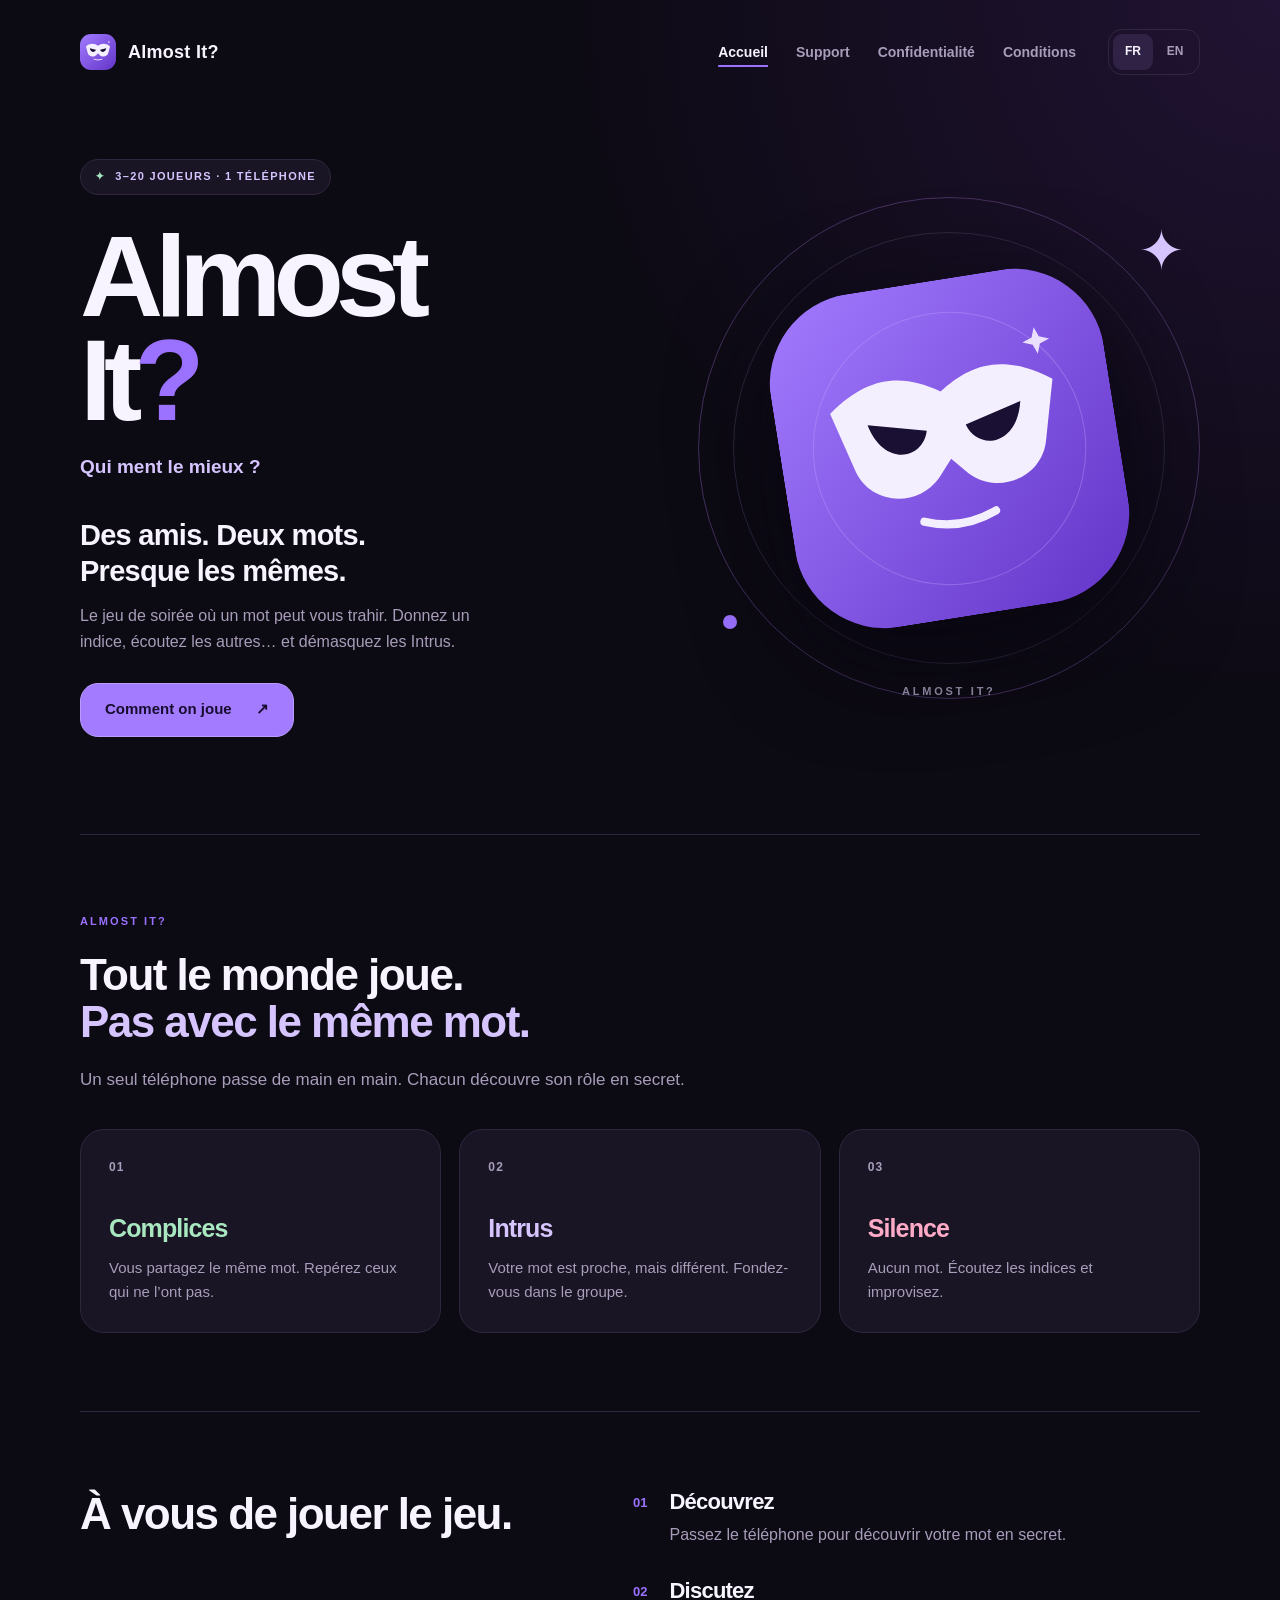
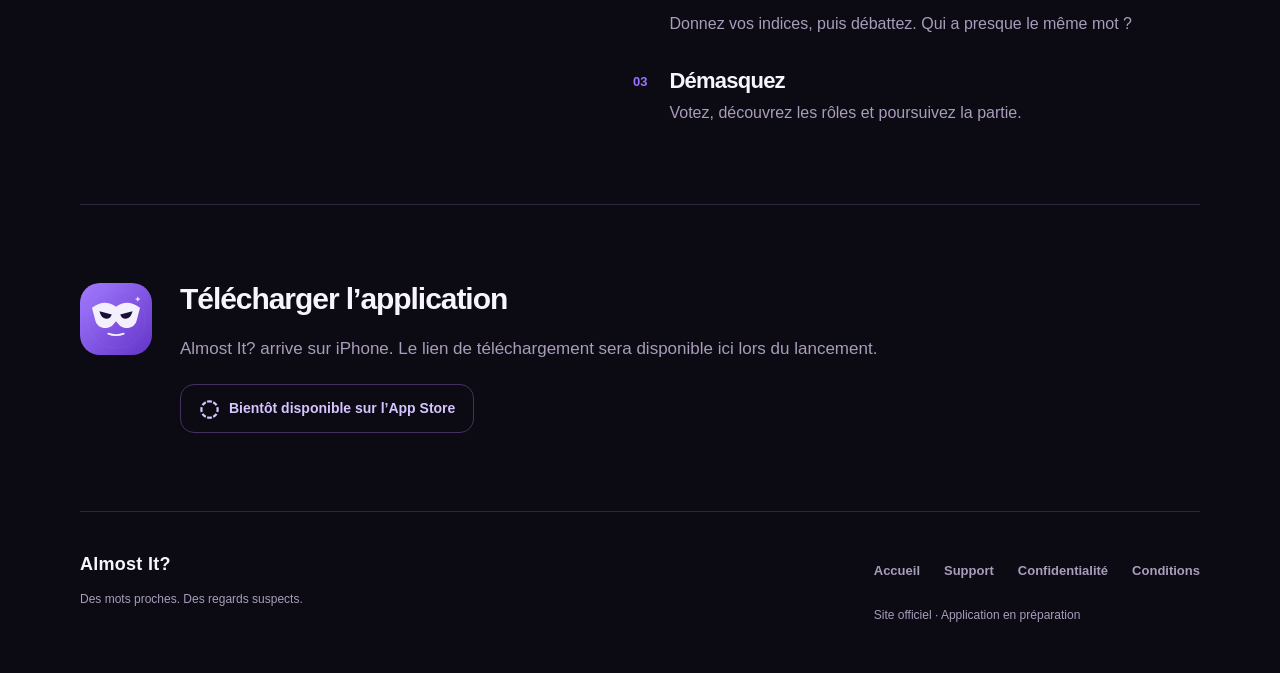
==== index.html @ f5923693 "feat: launch Almost It public site" ====
<!doctype html>
<html lang="fr"><head><meta charset="utf-8"><meta name="viewport" content="width=device-width, initial-scale=1"><meta name="theme-color" content="#0C0A13"><meta name="color-scheme" content="dark"><meta name="referrer" content="strict-origin-when-cross-origin"><title>Almost It? — Qui ment le mieux ?</title><meta name="description" content="Almost It?, le jeu de soirée pour 3 à 20 joueurs sur un seul téléphone. Des mots proches, des Complices, des Intrus et Silence. Bientôt sur iPhone."><link rel="canonical" href="https://almostit.github.io/"><link rel="alternate" hreflang="fr" href="https://almostit.github.io/"><link rel="alternate" hreflang="en" href="https://almostit.github.io/en/"><meta property="og:type" content="website"><meta property="og:site_name" content="Almost It?"><meta property="og:title" content="Almost It? — Qui ment le mieux ?"><meta property="og:description" content="Almost It?, le jeu de soirée pour 3 à 20 joueurs sur un seul téléphone. Des mots proches, des Complices, des Intrus et Silence. Bientôt sur iPhone."><meta property="og:url" content="https://almostit.github.io/"><meta property="og:locale" content="fr_FR"><meta property="og:image" content="https://almostit.github.io/assets/icon.png"><meta property="og:image:alt" content="Almost It?"><link rel="icon" type="image/svg+xml" href="/assets/icon.svg"><link rel="apple-touch-icon" href="/assets/icon.png"><link rel="stylesheet" href="/assets/site.css"><script src="/assets/config.js" defer></script><script src="/assets/site.js" defer></script></head>
<body><a class="skip" href="#main">Aller au contenu</a><header class="site-header"><a class="brand" href="/" aria-label="Almost It? — Accueil"><img src="/assets/icon.svg" width="36" height="36" alt=""><span>Almost It?</span></a><nav class="navigation" aria-label="Navigation principale"><a href="/" aria-current="page">Accueil</a><a href="/support/">Support</a><a href="/privacy/">Confidentialité</a><a href="/terms/">Conditions</a></nav><nav class="language" aria-label="Langue du site"><a href="/?lang=fr" lang="fr" hreflang="fr" data-language="fr" aria-current="true" aria-label="Français">FR</a><a href="/en/" lang="en" hreflang="en" data-language="en" aria-label="English">EN</a></nav></header><main id="main"><section class="hero" aria-labelledby="hero-title"><div class="hero-copy"><p class="pill"><span aria-hidden="true">✦</span> 3–20 JOUEURS · 1 TÉLÉPHONE</p><h1 id="hero-title">Almost<br>It<span>?</span></h1><p class="tagline">Qui ment le mieux ?</p><p class="hero-lead">Des amis. Deux mots.<br>Presque les mêmes.</p><p class="intro">Le jeu de soirée où un mot peut vous trahir. Donnez un indice, écoutez les autres… et démasquez les Intrus.</p><a class="button" href="#how">Comment on joue <span aria-hidden="true">↗</span></a></div><div class="hero-art"><div class="orbit orbit-one"></div><div class="orbit orbit-two"></div><span class="spark" aria-hidden="true">✦</span><img class="app-icon" src="/assets/icon.svg" width="320" height="320" alt="Almost It?" fetchpriority="high"><span class="orbit-dot" aria-hidden="true"></span><p class="art-caption">Almost It?</p></div></section>
<section id="how" class="section"><div class="section-heading"><p class="eyebrow">Almost It?</p><h2>Tout le monde joue.<br><span>Pas avec le même mot.</span></h2><p>Un seul téléphone passe de main en main. Chacun découvre son rôle en secret.</p></div><div class="roles"><article class="role role-0"><span class="role-number" aria-hidden="true">01</span><h3>Complices</h3><p>Vous partagez le même mot. Repérez ceux qui ne l’ont pas.</p></article><article class="role role-1"><span class="role-number" aria-hidden="true">02</span><h3>Intrus</h3><p>Votre mot est proche, mais différent. Fondez-vous dans le groupe.</p></article><article class="role role-2"><span class="role-number" aria-hidden="true">03</span><h3>Silence</h3><p>Aucun mot. Écoutez les indices et improvisez.</p></article></div></section>
<section class="section play-section"><h2>À vous de jouer le jeu.</h2><ol class="steps"><li><span aria-hidden="true">01</span><div><h3>Découvrez</h3><p>Passez le téléphone pour découvrir votre mot en secret.</p></div></li><li><span aria-hidden="true">02</span><div><h3>Discutez</h3><p>Donnez vos indices, puis débattez. Qui a presque le même mot ?</p></div></li><li><span aria-hidden="true">03</span><div><h3>Démasquez</h3><p>Votez, découvrez les rôles et poursuivez la partie.</p></div></li></ol></section>
<section id="download" class="download section"><img src="/assets/icon.svg" width="72" height="72" alt="" loading="lazy"><div><h2>Télécharger l’application</h2><p>Almost It? arrive sur iPhone. Le lien de téléchargement sera disponible ici lors du lancement.</p><p class="availability" id="app-store-status"><span aria-hidden="true">◌</span> Bientôt disponible sur l’App Store</p><div class="store-links" id="store-links" hidden></div></div></section></main><footer class="site-footer"><div><a class="brand" href="/">Almost It?</a><p>Des mots proches. Des regards suspects.</p></div><div><nav aria-label="Liens utiles"><a href="/" aria-current="page">Accueil</a><a href="/support/">Support</a><a href="/privacy/">Confidentialité</a><a href="/terms/">Conditions</a></nav><p>Site officiel · Application en préparation</p></div></footer></body></html>
---- assets/site.css ----
*{box-sizing:border-box}html{scroll-behavior:smooth;scroll-padding-top:8rem}body{margin:0;background:#0c0a13;color:#f7f3ff;font-family:-apple-system,BlinkMacSystemFont,"Segoe UI",sans-serif;line-height:1.6;-webkit-font-smoothing:antialiased}body:before{content:"";position:absolute;top:0;right:0;width:60%;height:750px;background:radial-gradient(ellipse at top right,#211333 0,transparent 67%);pointer-events:none;z-index:-1}a{color:#d6c4ff;text-decoration-thickness:1px;text-underline-offset:.25em}a:hover{color:#fff}button,a,summary{-webkit-tap-highlight-color:transparent}a:focus-visible,summary:focus-visible{outline:3px solid #a8e7c0;outline-offset:5px;border-radius:5px}img{display:block;max-width:100%;height:auto}[hidden]{display:none!important}.skip{position:fixed;top:12px;left:12px;background:#f7f3ff;color:#0c0a13;padding:12px 20px;z-index:20;transform:translateY(-160%)}.skip:focus{transform:translateY(0)}.site-header,.site-footer,main{width:min(1120px,calc(100% - 64px));margin-inline:auto}.site-header{min-height:104px;display:flex;align-items:center;gap:32px;position:relative;z-index:2}.brand{display:inline-flex;align-items:center;gap:12px;color:#f7f3ff;text-decoration:none;font-size:18px;font-weight:900;letter-spacing:.015em;white-space:nowrap}.brand img{border-radius:11px}.navigation{display:flex;align-items:center;gap:28px;margin-left:auto}.navigation a,.site-footer nav a{font-size:14px;font-weight:600;color:#a89dba;text-decoration:none;min-height:44px;display:inline-flex;align-items:center}.navigation a:hover,.navigation a[aria-current="page"]{color:#f7f3ff}.navigation a[aria-current="page"]{text-decoration:underline;text-decoration-color:#9b71ff;text-decoration-thickness:2px;text-underline-offset:8px}.language{display:flex;border:1px solid #30273f;padding:4px;border-radius:14px;gap:2px}.language a{min-height:36px;min-width:40px;display:grid;place-items:center;border-radius:9px;text-decoration:none;font-size:12px;font-weight:800;color:#a89dba}.language a[aria-current="true"]{background:#302244;color:#f7f3ff}.hero{min-height:730px;display:grid;grid-template-columns:1.15fr 1fr;align-items:center;gap:40px;padding:46px 0 88px}.pill{display:inline-flex;align-items:center;gap:10px;color:#d6c4ff;font-size:11px;font-weight:750;letter-spacing:.12em;border:1px solid #30273f;background:#191524;padding:8px 14px;border-radius:30px;margin:0 0 30px}.pill span{color:#a8e7c0}h1,h2,h3,p{margin-top:0}h1,h2,h3{line-height:1.08;letter-spacing:-.035em}h1{font-size:clamp(68px,9vw,124px);font-weight:900;line-height:.9;margin-bottom:20px;letter-spacing:-.07em}.hero h1 span{color:#9b71ff}.tagline{color:#d6c4ff;font-weight:700;font-size:19px;margin-bottom:34px}.hero-lead{font-weight:750;font-size:clamp(23px,2.5vw,29px);letter-spacing:-.025em;line-height:1.25;margin-bottom:14px}.intro{max-width:420px;color:#a89dba;font-size:16px;margin-bottom:28px}.button{display:inline-flex;align-items:center;justify-content:center;gap:24px;min-height:54px;padding:14px 24px;border-radius:18px;background:#a27bff;border:1px solid #ba9cff;color:#180d2e;font-size:15px;line-height:1.5;font-weight:800;text-decoration:none}.button:hover{background:#b598ff;color:#180d2e}.hero-art{position:relative;display:flex;align-items:center;justify-content:center;min-height:490px}.app-icon{width:67%;border-radius:27%;transform:rotate(-9deg);box-shadow:0 30px 100px #090611;position:relative;z-index:1}.orbit{position:absolute;border:1px solid #45315f;border-radius:50%;width:100%;aspect-ratio:1}.orbit-two{width:86%;border-color:#30273f}.spark{position:absolute;top:4%;right:3%;z-index:2;color:#d6c4ff;font-size:56px;line-height:1}.orbit-dot{position:absolute;bottom:13%;left:5%;width:14px;height:14px;border-radius:50%;background:#9b71ff}.art-caption{position:absolute;bottom:-8px;margin:0;text-transform:uppercase;letter-spacing:.25em;font-size:11px;color:#a89dba;font-weight:700}.section{padding:78px 0;border-top:1px solid #30273f}.section-heading{max-width:650px;margin-bottom:36px}.eyebrow{font-size:11px;font-weight:800;letter-spacing:.19em;text-transform:uppercase;color:#9b71ff;margin-bottom:20px}h2{font-size:clamp(30px,4vw,44px);font-weight:800;margin-bottom:20px}h2 span{color:#d6c4ff}.section-heading>p:last-child,.download p{color:#a89dba;font-size:17px}.roles{display:grid;grid-template-columns:repeat(3,1fr);gap:18px}.role{background:#191524;border:1px solid #30273f;border-radius:24px;padding:28px;min-width:0}.role-number{display:block;color:#a89dba;font-size:12px;font-weight:700;letter-spacing:.1em;margin-bottom:38px}.role h3{font-size:25px;color:#a8e7c0;margin-bottom:14px}.role-1 h3{color:#d6c4ff}.role-2 h3{color:#ffabc8}.role p{color:#a89dba;font-size:15px;margin:0}.play-section{display:grid;grid-template-columns:1fr 1.15fr;gap:60px}.steps{padding:0;margin:0;list-style:none;display:grid;gap:32px}.steps li{display:flex;gap:22px;align-items:flex-start}.steps li>span{color:#9b71ff;font-size:13px;font-weight:800;padding-top:3px}.steps h3{font-size:22px;margin-bottom:8px}.steps p{color:#a89dba;margin-bottom:0}.download{display:flex;gap:28px;align-items:flex-start}.download>img{border-radius:20px;flex-shrink:0}.download h2{font-size:30px}.download .availability{display:inline-flex;gap:10px;align-items:center;border:1px solid #45315f;border-radius:14px;padding:12px 18px;font-size:14px;font-weight:650;color:#d6c4ff;margin:4px 0 0}.availability span{font-size:23px;line-height:1}.store-links{display:flex;gap:20px;flex-wrap:wrap;margin-top:20px}.store-links img{height:48px;width:auto}.site-footer{padding:38px 0 48px;border-top:1px solid #30273f;display:flex;justify-content:space-between;align-items:flex-start;gap:32px}.site-footer p{font-size:12px;color:#a89dba;margin:12px 0 0}.site-footer nav{display:flex;gap:24px;flex-wrap:wrap}.site-footer nav a{font-size:13px}.page-heading{max-width:850px;padding:80px 0 42px}.page-heading h1{font-size:clamp(42px,6vw,70px);line-height:1.05;letter-spacing:-.055em;overflow-wrap:anywhere;margin-bottom:24px}.page-heading>p:last-child{max-width:640px;font-size:20px;line-height:1.55;color:#d6c4ff}.reading{max-width:760px;margin:0 0 90px}.reading h2{font-size:25px;line-height:1.25}.panel{padding:36px;border:1px solid #30273f;background:#191524;border-radius:24px}.legal p{color:#a89dba;font-size:17px;line-height:1.75}.legal h2{margin-top:36px;color:#f7f3ff}.text-link{display:inline-flex;gap:20px;min-height:44px;align-items:center;font-weight:700}.faq{border-top:1px solid #30273f;margin:26px 0 48px}.faq details{border-bottom:1px solid #30273f;padding:0}.faq summary{cursor:pointer;font-weight:650;font-size:17px;padding:22px 8px;line-height:1.5}.faq details p{padding:0 8px 24px;margin:0;max-width:650px;color:#a89dba}.contact p{color:#a89dba}.status{display:inline-block;font-size:13px;font-weight:650;color:#d6c4ff;background:#302244;border:1px solid #45315f;border-radius:10px;padding:8px 12px}.error-page{min-height:65vh}.error-page .button{margin-top:16px}@media(max-width:850px){.site-header,.site-footer,main{width:calc(100% - 40px)}.site-header{gap:18px;flex-wrap:wrap;padding:18px 0 14px}.language{margin-left:auto}.navigation{order:3;flex-basis:100%;margin:0;justify-content:space-between;gap:12px}.hero{gap:20px;min-height:650px}.hero-art{min-height:330px}.spark{font-size:40px}.art-caption{bottom:-20px}.roles{gap:12px}.role{padding:22px}.play-section{gap:28px}.site-footer{flex-direction:column;gap:20px}.site-footer p{margin-top:6px}}@media(max-width:600px){html{scroll-padding-top:24px}.hero{display:flex;flex-direction:column;padding:32px 0 64px;gap:36px;align-items:stretch}.hero h1{font-size:88px}.hero-copy{max-width:460px}.hero-art{width:270px;max-width:90%;min-height:285px;align-self:center;margin:5px 0 12px}.art-caption{bottom:-18px}.spark{top:3%;right:0}.pill{margin-bottom:26px;font-size:10px}.hero-lead{font-size:25px}.tagline{margin-bottom:26px}.intro{font-size:16px}.section{padding:52px 0}.roles{grid-template-columns:1fr;gap:14px}.role{padding:24px}.role-number{margin-bottom:20px}.role h3{font-size:24px}.play-section{grid-template-columns:1fr;gap:18px}.download{gap:18px}.download>img{width:50px;border-radius:14px}.download h2{font-size:25px}.download p{font-size:15px}.download .availability{font-size:13px;padding:11px 13px}.site-footer nav{gap:18px}.page-heading{padding:48px 0 26px}.page-heading>p:last-child{font-size:18px}.panel{padding:24px}.reading{margin-bottom:60px}.navigation a{font-size:12px}.brand{font-size:17px}.faq summary{font-size:16px}}@media(prefers-reduced-motion:reduce){html{scroll-behavior:auto}*{animation:none!important;transition:none!important}}
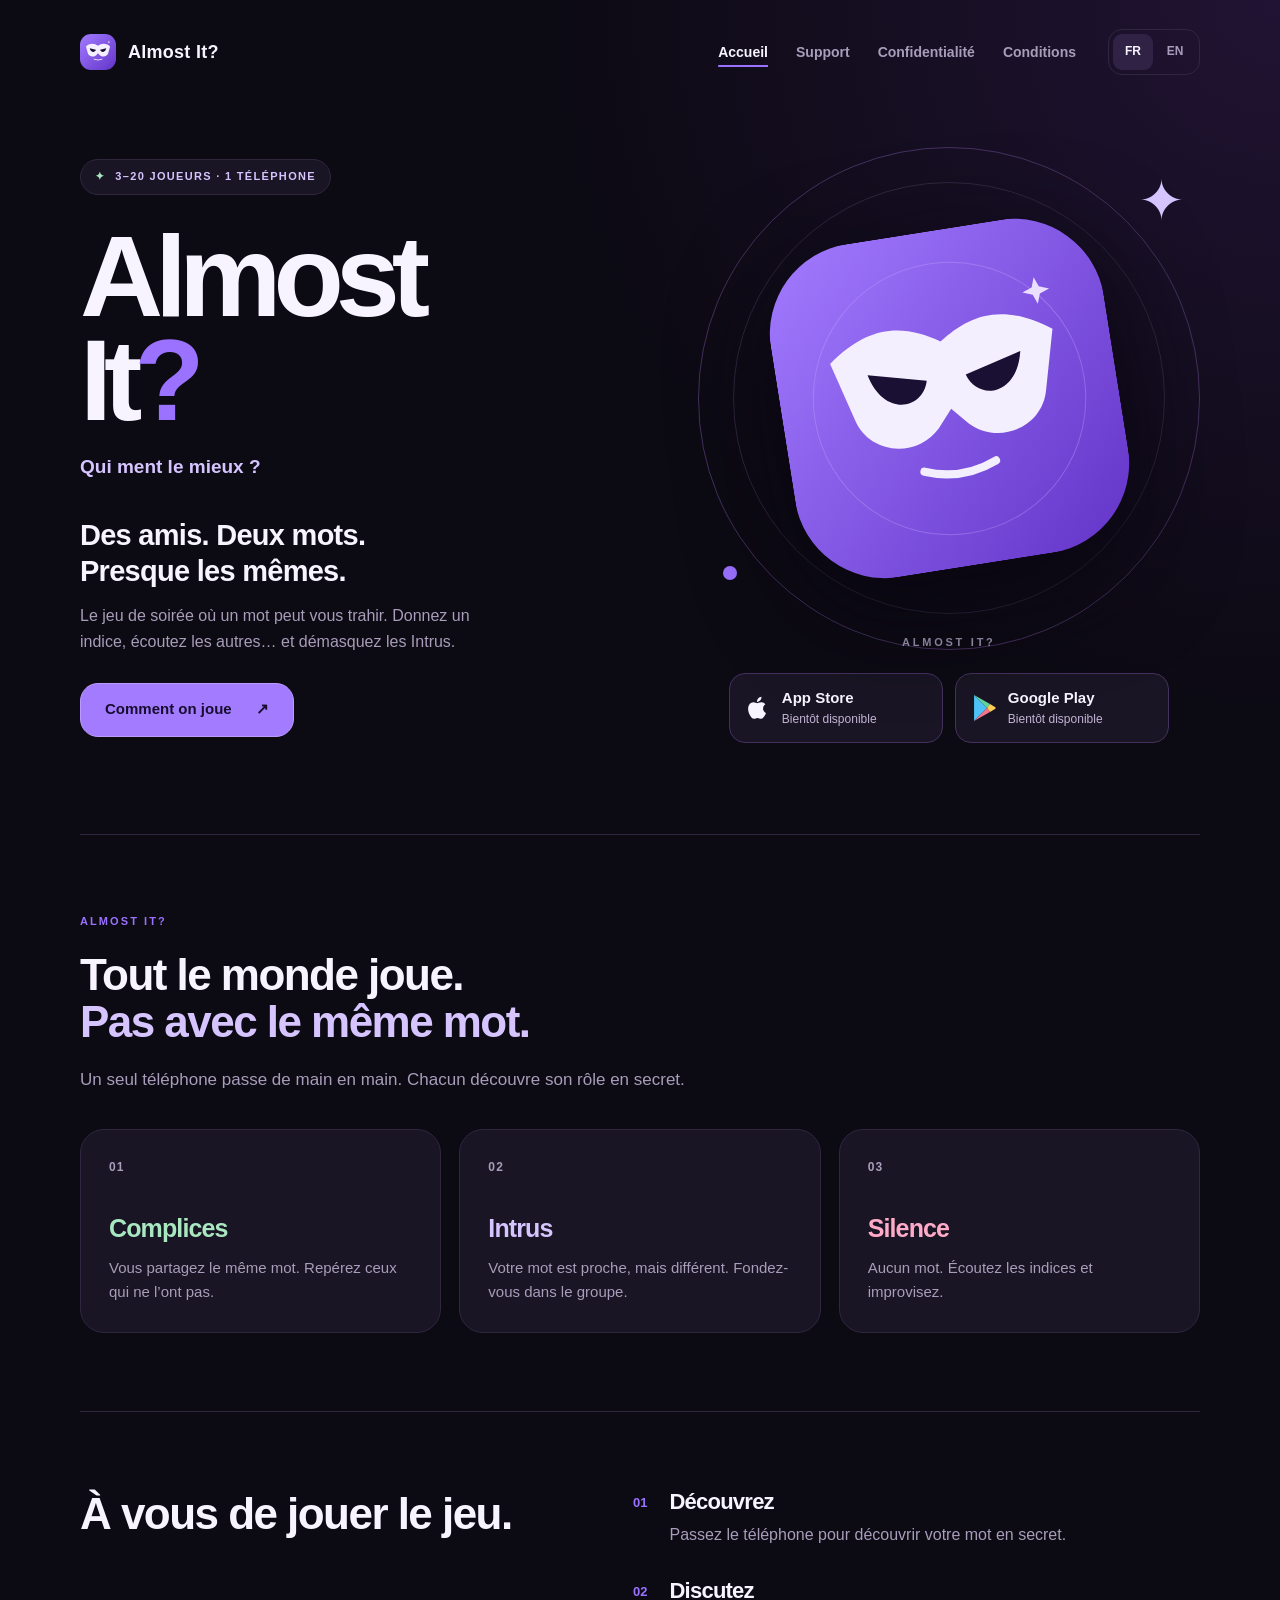
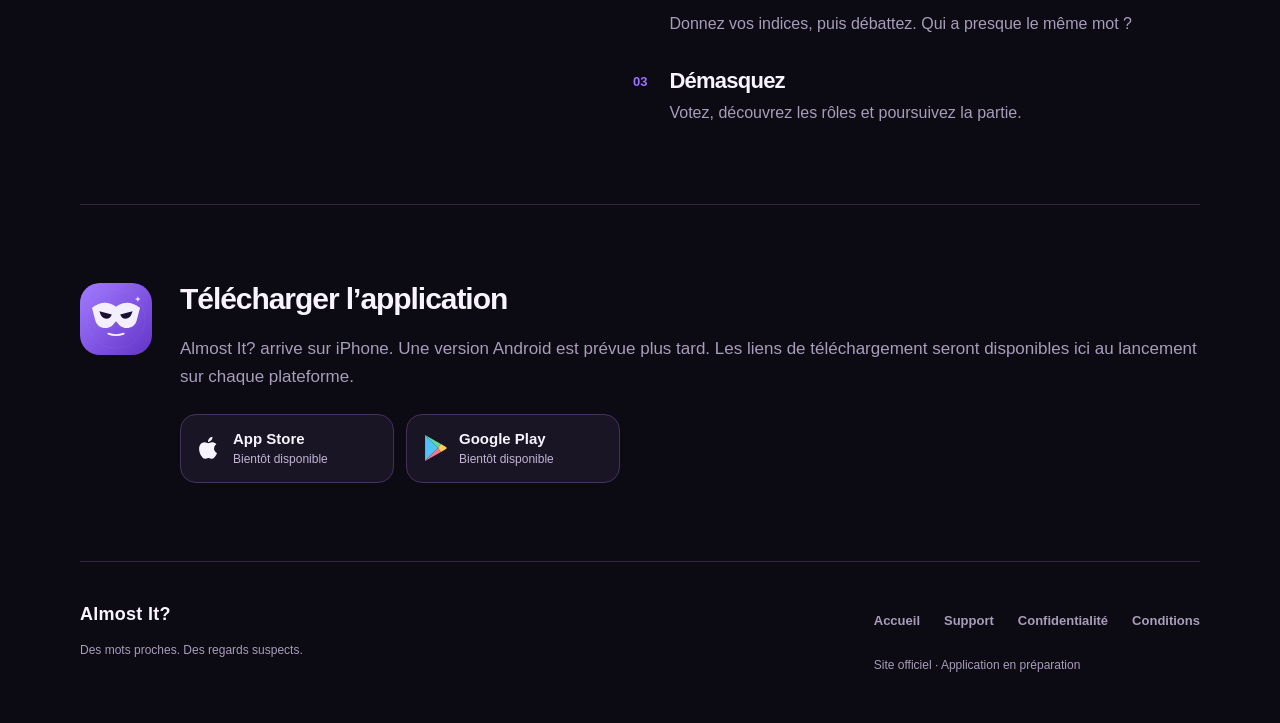
==== commit c637ecee: "feat: add dual store availability cards" ====
--- a/index.html
+++ b/index.html
@@ -1,6 +1,6 @@
 <!doctype html>
 <html lang="fr"><head><meta charset="utf-8"><meta name="viewport" content="width=device-width, initial-scale=1"><meta name="theme-color" content="#0C0A13"><meta name="color-scheme" content="dark"><meta name="referrer" content="strict-origin-when-cross-origin"><title>Almost It? — Qui ment le mieux ?</title><meta name="description" content="Almost It?, le jeu de soirée pour 3 à 20 joueurs sur un seul téléphone. Des mots proches, des Complices, des Intrus et Silence. Bientôt sur iPhone."><link rel="canonical" href="https://almostit.github.io/"><link rel="alternate" hreflang="fr" href="https://almostit.github.io/"><link rel="alternate" hreflang="en" href="https://almostit.github.io/en/"><meta property="og:type" content="website"><meta property="og:site_name" content="Almost It?"><meta property="og:title" content="Almost It? — Qui ment le mieux ?"><meta property="og:description" content="Almost It?, le jeu de soirée pour 3 à 20 joueurs sur un seul téléphone. Des mots proches, des Complices, des Intrus et Silence. Bientôt sur iPhone."><meta property="og:url" content="https://almostit.github.io/"><meta property="og:locale" content="fr_FR"><meta property="og:image" content="https://almostit.github.io/assets/icon.png"><meta property="og:image:alt" content="Almost It?"><link rel="icon" type="image/svg+xml" href="/assets/icon.svg"><link rel="apple-touch-icon" href="/assets/icon.png"><link rel="stylesheet" href="/assets/site.css"><script src="/assets/config.js" defer></script><script src="/assets/site.js" defer></script></head>
-<body><a class="skip" href="#main">Aller au contenu</a><header class="site-header"><a class="brand" href="/" aria-label="Almost It? — Accueil"><img src="/assets/icon.svg" width="36" height="36" alt=""><span>Almost It?</span></a><nav class="navigation" aria-label="Navigation principale"><a href="/" aria-current="page">Accueil</a><a href="/support/">Support</a><a href="/privacy/">Confidentialité</a><a href="/terms/">Conditions</a></nav><nav class="language" aria-label="Langue du site"><a href="/?lang=fr" lang="fr" hreflang="fr" data-language="fr" aria-current="true" aria-label="Français">FR</a><a href="/en/" lang="en" hreflang="en" data-language="en" aria-label="English">EN</a></nav></header><main id="main"><section class="hero" aria-labelledby="hero-title"><div class="hero-copy"><p class="pill"><span aria-hidden="true">✦</span> 3–20 JOUEURS · 1 TÉLÉPHONE</p><h1 id="hero-title">Almost<br>It<span>?</span></h1><p class="tagline">Qui ment le mieux ?</p><p class="hero-lead">Des amis. Deux mots.<br>Presque les mêmes.</p><p class="intro">Le jeu de soirée où un mot peut vous trahir. Donnez un indice, écoutez les autres… et démasquez les Intrus.</p><a class="button" href="#how">Comment on joue <span aria-hidden="true">↗</span></a></div><div class="hero-art"><div class="orbit orbit-one"></div><div class="orbit orbit-two"></div><span class="spark" aria-hidden="true">✦</span><img class="app-icon" src="/assets/icon.svg" width="320" height="320" alt="Almost It?" fetchpriority="high"><span class="orbit-dot" aria-hidden="true"></span><p class="art-caption">Almost It?</p></div></section>
+<body><a class="skip" href="#main">Aller au contenu</a><header class="site-header"><a class="brand" href="/" aria-label="Almost It? — Accueil"><img src="/assets/icon.svg" width="36" height="36" alt=""><span>Almost It?</span></a><nav class="navigation" aria-label="Navigation principale"><a href="/" aria-current="page">Accueil</a><a href="/support/">Support</a><a href="/privacy/">Confidentialité</a><a href="/terms/">Conditions</a></nav><nav class="language" aria-label="Langue du site"><a href="/?lang=fr" lang="fr" hreflang="fr" data-language="fr" aria-current="true" aria-label="Français">FR</a><a href="/en/" lang="en" hreflang="en" data-language="en" aria-label="English">EN</a></nav></header><main id="main"><section class="hero" aria-labelledby="hero-title"><div class="hero-copy"><p class="pill"><span aria-hidden="true">✦</span> 3–20 JOUEURS · 1 TÉLÉPHONE</p><h1 id="hero-title">Almost<br>It<span>?</span></h1><p class="tagline">Qui ment le mieux ?</p><p class="hero-lead">Des amis. Deux mots.<br>Presque les mêmes.</p><p class="intro">Le jeu de soirée où un mot peut vous trahir. Donnez un indice, écoutez les autres… et démasquez les Intrus.</p><a class="button" href="#how">Comment on joue <span aria-hidden="true">↗</span></a></div><div class="hero-visual"><div class="hero-art"><div class="orbit orbit-one"></div><div class="orbit orbit-two"></div><span class="spark" aria-hidden="true">✦</span><img class="app-icon" src="/assets/icon.svg" width="320" height="320" alt="Almost It?" fetchpriority="high"><span class="orbit-dot" aria-hidden="true"></span><p class="art-caption">Almost It?</p></div><div class="store-links" data-store-links role="group" aria-label="Disponibilité de l’application"><div class="store-card" data-store="appStore"><img src="/assets/app-store.svg" width="24" height="28" alt="" aria-hidden="true"><span class="store-copy"><span class="store-name">App Store</span><span class="store-status">Bientôt disponible</span></span></div><div class="store-card" data-store="googlePlay"><img src="/assets/google-play.svg" width="24" height="28" alt="" aria-hidden="true"><span class="store-copy"><span class="store-name">Google Play</span><span class="store-status">Bientôt disponible</span></span></div></div></div></section>
 <section id="how" class="section"><div class="section-heading"><p class="eyebrow">Almost It?</p><h2>Tout le monde joue.<br><span>Pas avec le même mot.</span></h2><p>Un seul téléphone passe de main en main. Chacun découvre son rôle en secret.</p></div><div class="roles"><article class="role role-0"><span class="role-number" aria-hidden="true">01</span><h3>Complices</h3><p>Vous partagez le même mot. Repérez ceux qui ne l’ont pas.</p></article><article class="role role-1"><span class="role-number" aria-hidden="true">02</span><h3>Intrus</h3><p>Votre mot est proche, mais différent. Fondez-vous dans le groupe.</p></article><article class="role role-2"><span class="role-number" aria-hidden="true">03</span><h3>Silence</h3><p>Aucun mot. Écoutez les indices et improvisez.</p></article></div></section>
 <section class="section play-section"><h2>À vous de jouer le jeu.</h2><ol class="steps"><li><span aria-hidden="true">01</span><div><h3>Découvrez</h3><p>Passez le téléphone pour découvrir votre mot en secret.</p></div></li><li><span aria-hidden="true">02</span><div><h3>Discutez</h3><p>Donnez vos indices, puis débattez. Qui a presque le même mot ?</p></div></li><li><span aria-hidden="true">03</span><div><h3>Démasquez</h3><p>Votez, découvrez les rôles et poursuivez la partie.</p></div></li></ol></section>
-<section id="download" class="download section"><img src="/assets/icon.svg" width="72" height="72" alt="" loading="lazy"><div><h2>Télécharger l’application</h2><p>Almost It? arrive sur iPhone. Le lien de téléchargement sera disponible ici lors du lancement.</p><p class="availability" id="app-store-status"><span aria-hidden="true">◌</span> Bientôt disponible sur l’App Store</p><div class="store-links" id="store-links" hidden></div></div></section></main><footer class="site-footer"><div><a class="brand" href="/">Almost It?</a><p>Des mots proches. Des regards suspects.</p></div><div><nav aria-label="Liens utiles"><a href="/" aria-current="page">Accueil</a><a href="/support/">Support</a><a href="/privacy/">Confidentialité</a><a href="/terms/">Conditions</a></nav><p>Site officiel · Application en préparation</p></div></footer></body></html>
+<section id="download" class="download section"><img src="/assets/icon.svg" width="72" height="72" alt="" loading="lazy"><div><h2>Télécharger l’application</h2><p>Almost It? arrive sur iPhone. Une version Android est prévue plus tard. Les liens de téléchargement seront disponibles ici au lancement sur chaque plateforme.</p><div class="store-links" data-store-links role="group" aria-label="Disponibilité de l’application"><div class="store-card" data-store="appStore"><img src="/assets/app-store.svg" width="24" height="28" alt="" aria-hidden="true"><span class="store-copy"><span class="store-name">App Store</span><span class="store-status">Bientôt disponible</span></span></div><div class="store-card" data-store="googlePlay"><img src="/assets/google-play.svg" width="24" height="28" alt="" aria-hidden="true"><span class="store-copy"><span class="store-name">Google Play</span><span class="store-status">Bientôt disponible</span></span></div></div></div></section></main><footer class="site-footer"><div><a class="brand" href="/">Almost It?</a><p>Des mots proches. Des regards suspects.</p></div><div><nav aria-label="Liens utiles"><a href="/" aria-current="page">Accueil</a><a href="/support/">Support</a><a href="/privacy/">Confidentialité</a><a href="/terms/">Conditions</a></nav><p>Site officiel · Application en préparation</p></div></footer></body></html>
--- a/assets/site.css
+++ b/assets/site.css
@@ -1 +1,5 @@
-*{box-sizing:border-box}html{scroll-behavior:smooth;scroll-padding-top:8rem}body{margin:0;background:#0c0a13;color:#f7f3ff;font-family:-apple-system,BlinkMacSystemFont,"Segoe UI",sans-serif;line-height:1.6;-webkit-font-smoothing:antialiased}body:before{content:"";position:absolute;top:0;right:0;width:60%;height:750px;background:radial-gradient(ellipse at top right,#211333 0,transparent 67%);pointer-events:none;z-index:-1}a{color:#d6c4ff;text-decoration-thickness:1px;text-underline-offset:.25em}a:hover{color:#fff}button,a,summary{-webkit-tap-highlight-color:transparent}a:focus-visible,summary:focus-visible{outline:3px solid #a8e7c0;outline-offset:5px;border-radius:5px}img{display:block;max-width:100%;height:auto}[hidden]{display:none!important}.skip{position:fixed;top:12px;left:12px;background:#f7f3ff;color:#0c0a13;padding:12px 20px;z-index:20;transform:translateY(-160%)}.skip:focus{transform:translateY(0)}.site-header,.site-footer,main{width:min(1120px,calc(100% - 64px));margin-inline:auto}.site-header{min-height:104px;display:flex;align-items:center;gap:32px;position:relative;z-index:2}.brand{display:inline-flex;align-items:center;gap:12px;color:#f7f3ff;text-decoration:none;font-size:18px;font-weight:900;letter-spacing:.015em;white-space:nowrap}.brand img{border-radius:11px}.navigation{display:flex;align-items:center;gap:28px;margin-left:auto}.navigation a,.site-footer nav a{font-size:14px;font-weight:600;color:#a89dba;text-decoration:none;min-height:44px;display:inline-flex;align-items:center}.navigation a:hover,.navigation a[aria-current="page"]{color:#f7f3ff}.navigation a[aria-current="page"]{text-decoration:underline;text-decoration-color:#9b71ff;text-decoration-thickness:2px;text-underline-offset:8px}.language{display:flex;border:1px solid #30273f;padding:4px;border-radius:14px;gap:2px}.language a{min-height:36px;min-width:40px;display:grid;place-items:center;border-radius:9px;text-decoration:none;font-size:12px;font-weight:800;color:#a89dba}.language a[aria-current="true"]{background:#302244;color:#f7f3ff}.hero{min-height:730px;display:grid;grid-template-columns:1.15fr 1fr;align-items:center;gap:40px;padding:46px 0 88px}.pill{display:inline-flex;align-items:center;gap:10px;color:#d6c4ff;font-size:11px;font-weight:750;letter-spacing:.12em;border:1px solid #30273f;background:#191524;padding:8px 14px;border-radius:30px;margin:0 0 30px}.pill span{color:#a8e7c0}h1,h2,h3,p{margin-top:0}h1,h2,h3{line-height:1.08;letter-spacing:-.035em}h1{font-size:clamp(68px,9vw,124px);font-weight:900;line-height:.9;margin-bottom:20px;letter-spacing:-.07em}.hero h1 span{color:#9b71ff}.tagline{color:#d6c4ff;font-weight:700;font-size:19px;margin-bottom:34px}.hero-lead{font-weight:750;font-size:clamp(23px,2.5vw,29px);letter-spacing:-.025em;line-height:1.25;margin-bottom:14px}.intro{max-width:420px;color:#a89dba;font-size:16px;margin-bottom:28px}.button{display:inline-flex;align-items:center;justify-content:center;gap:24px;min-height:54px;padding:14px 24px;border-radius:18px;background:#a27bff;border:1px solid #ba9cff;color:#180d2e;font-size:15px;line-height:1.5;font-weight:800;text-decoration:none}.button:hover{background:#b598ff;color:#180d2e}.hero-art{position:relative;display:flex;align-items:center;justify-content:center;min-height:490px}.app-icon{width:67%;border-radius:27%;transform:rotate(-9deg);box-shadow:0 30px 100px #090611;position:relative;z-index:1}.orbit{position:absolute;border:1px solid #45315f;border-radius:50%;width:100%;aspect-ratio:1}.orbit-two{width:86%;border-color:#30273f}.spark{position:absolute;top:4%;right:3%;z-index:2;color:#d6c4ff;font-size:56px;line-height:1}.orbit-dot{position:absolute;bottom:13%;left:5%;width:14px;height:14px;border-radius:50%;background:#9b71ff}.art-caption{position:absolute;bottom:-8px;margin:0;text-transform:uppercase;letter-spacing:.25em;font-size:11px;color:#a89dba;font-weight:700}.section{padding:78px 0;border-top:1px solid #30273f}.section-heading{max-width:650px;margin-bottom:36px}.eyebrow{font-size:11px;font-weight:800;letter-spacing:.19em;text-transform:uppercase;color:#9b71ff;margin-bottom:20px}h2{font-size:clamp(30px,4vw,44px);font-weight:800;margin-bottom:20px}h2 span{color:#d6c4ff}.section-heading>p:last-child,.download p{color:#a89dba;font-size:17px}.roles{display:grid;grid-template-columns:repeat(3,1fr);gap:18px}.role{background:#191524;border:1px solid #30273f;border-radius:24px;padding:28px;min-width:0}.role-number{display:block;color:#a89dba;font-size:12px;font-weight:700;letter-spacing:.1em;margin-bottom:38px}.role h3{font-size:25px;color:#a8e7c0;margin-bottom:14px}.role-1 h3{color:#d6c4ff}.role-2 h3{color:#ffabc8}.role p{color:#a89dba;font-size:15px;margin:0}.play-section{display:grid;grid-template-columns:1fr 1.15fr;gap:60px}.steps{padding:0;margin:0;list-style:none;display:grid;gap:32px}.steps li{display:flex;gap:22px;align-items:flex-start}.steps li>span{color:#9b71ff;font-size:13px;font-weight:800;padding-top:3px}.steps h3{font-size:22px;margin-bottom:8px}.steps p{color:#a89dba;margin-bottom:0}.download{display:flex;gap:28px;align-items:flex-start}.download>img{border-radius:20px;flex-shrink:0}.download h2{font-size:30px}.download .availability{display:inline-flex;gap:10px;align-items:center;border:1px solid #45315f;border-radius:14px;padding:12px 18px;font-size:14px;font-weight:650;color:#d6c4ff;margin:4px 0 0}.availability span{font-size:23px;line-height:1}.store-links{display:flex;gap:20px;flex-wrap:wrap;margin-top:20px}.store-links img{height:48px;width:auto}.site-footer{padding:38px 0 48px;border-top:1px solid #30273f;display:flex;justify-content:space-between;align-items:flex-start;gap:32px}.site-footer p{font-size:12px;color:#a89dba;margin:12px 0 0}.site-footer nav{display:flex;gap:24px;flex-wrap:wrap}.site-footer nav a{font-size:13px}.page-heading{max-width:850px;padding:80px 0 42px}.page-heading h1{font-size:clamp(42px,6vw,70px);line-height:1.05;letter-spacing:-.055em;overflow-wrap:anywhere;margin-bottom:24px}.page-heading>p:last-child{max-width:640px;font-size:20px;line-height:1.55;color:#d6c4ff}.reading{max-width:760px;margin:0 0 90px}.reading h2{font-size:25px;line-height:1.25}.panel{padding:36px;border:1px solid #30273f;background:#191524;border-radius:24px}.legal p{color:#a89dba;font-size:17px;line-height:1.75}.legal h2{margin-top:36px;color:#f7f3ff}.text-link{display:inline-flex;gap:20px;min-height:44px;align-items:center;font-weight:700}.faq{border-top:1px solid #30273f;margin:26px 0 48px}.faq details{border-bottom:1px solid #30273f;padding:0}.faq summary{cursor:pointer;font-weight:650;font-size:17px;padding:22px 8px;line-height:1.5}.faq details p{padding:0 8px 24px;margin:0;max-width:650px;color:#a89dba}.contact p{color:#a89dba}.status{display:inline-block;font-size:13px;font-weight:650;color:#d6c4ff;background:#302244;border:1px solid #45315f;border-radius:10px;padding:8px 12px}.error-page{min-height:65vh}.error-page .button{margin-top:16px}@media(max-width:850px){.site-header,.site-footer,main{width:calc(100% - 40px)}.site-header{gap:18px;flex-wrap:wrap;padding:18px 0 14px}.language{margin-left:auto}.navigation{order:3;flex-basis:100%;margin:0;justify-content:space-between;gap:12px}.hero{gap:20px;min-height:650px}.hero-art{min-height:330px}.spark{font-size:40px}.art-caption{bottom:-20px}.roles{gap:12px}.role{padding:22px}.play-section{gap:28px}.site-footer{flex-direction:column;gap:20px}.site-footer p{margin-top:6px}}@media(max-width:600px){html{scroll-padding-top:24px}.hero{display:flex;flex-direction:column;padding:32px 0 64px;gap:36px;align-items:stretch}.hero h1{font-size:88px}.hero-copy{max-width:460px}.hero-art{width:270px;max-width:90%;min-height:285px;align-self:center;margin:5px 0 12px}.art-caption{bottom:-18px}.spark{top:3%;right:0}.pill{margin-bottom:26px;font-size:10px}.hero-lead{font-size:25px}.tagline{margin-bottom:26px}.intro{font-size:16px}.section{padding:52px 0}.roles{grid-template-columns:1fr;gap:14px}.role{padding:24px}.role-number{margin-bottom:20px}.role h3{font-size:24px}.play-section{grid-template-columns:1fr;gap:18px}.download{gap:18px}.download>img{width:50px;border-radius:14px}.download h2{font-size:25px}.download p{font-size:15px}.download .availability{font-size:13px;padding:11px 13px}.site-footer nav{gap:18px}.page-heading{padding:48px 0 26px}.page-heading>p:last-child{font-size:18px}.panel{padding:24px}.reading{margin-bottom:60px}.navigation a{font-size:12px}.brand{font-size:17px}.faq summary{font-size:16px}}@media(prefers-reduced-motion:reduce){html{scroll-behavior:auto}*{animation:none!important;transition:none!important}}+*{box-sizing:border-box}html{scroll-behavior:smooth;scroll-padding-top:8rem}body{margin:0;background:#0c0a13;color:#f7f3ff;font-family:-apple-system,BlinkMacSystemFont,"Segoe UI",sans-serif;line-height:1.6;-webkit-font-smoothing:antialiased}body:before{content:"";position:absolute;top:0;right:0;width:60%;height:750px;background:radial-gradient(ellipse at top right,#211333 0,transparent 67%);pointer-events:none;z-index:-1}a{color:#d6c4ff;text-decoration-thickness:1px;text-underline-offset:.25em}a:hover{color:#fff}button,a,summary{-webkit-tap-highlight-color:transparent}a:focus-visible,summary:focus-visible{outline:3px solid #a8e7c0;outline-offset:5px;border-radius:5px}img{display:block;max-width:100%;height:auto}[hidden]{display:none!important}.skip{position:fixed;top:12px;left:12px;background:#f7f3ff;color:#0c0a13;padding:12px 20px;z-index:20;transform:translateY(-160%)}.skip:focus{transform:translateY(0)}.site-header,.site-footer,main{width:min(1120px,calc(100% - 64px));margin-inline:auto}.site-header{min-height:104px;display:flex;align-items:center;gap:32px;position:relative;z-index:2}.brand{display:inline-flex;align-items:center;gap:12px;color:#f7f3ff;text-decoration:none;font-size:18px;font-weight:900;letter-spacing:.015em;white-space:nowrap}.brand img{border-radius:11px}.navigation{display:flex;align-items:center;gap:28px;margin-left:auto}.navigation a,.site-footer nav a{font-size:14px;font-weight:600;color:#a89dba;text-decoration:none;min-height:44px;display:inline-flex;align-items:center}.navigation a:hover,.navigation a[aria-current="page"]{color:#f7f3ff}.navigation a[aria-current="page"]{text-decoration:underline;text-decoration-color:#9b71ff;text-decoration-thickness:2px;text-underline-offset:8px}.language{display:flex;border:1px solid #30273f;padding:4px;border-radius:14px;gap:2px}.language a{min-height:36px;min-width:40px;display:grid;place-items:center;border-radius:9px;text-decoration:none;font-size:12px;font-weight:800;color:#a89dba}.language a[aria-current="true"]{background:#302244;color:#f7f3ff}.hero{min-height:730px;display:grid;grid-template-columns:1.15fr 1fr;align-items:center;gap:40px;padding:46px 0 88px}.pill{display:inline-flex;align-items:center;gap:10px;color:#d6c4ff;font-size:11px;font-weight:750;letter-spacing:.12em;border:1px solid #30273f;background:#191524;padding:8px 14px;border-radius:30px;margin:0 0 30px}.pill span{color:#a8e7c0}h1,h2,h3,p{margin-top:0}h1,h2,h3{line-height:1.08;letter-spacing:-.035em}h1{font-size:clamp(68px,9vw,124px);font-weight:900;line-height:.9;margin-bottom:20px;letter-spacing:-.07em}.hero h1 span{color:#9b71ff}.tagline{color:#d6c4ff;font-weight:700;font-size:19px;margin-bottom:34px}.hero-lead{font-weight:750;font-size:clamp(23px,2.5vw,29px);letter-spacing:-.025em;line-height:1.25;margin-bottom:14px}.intro{max-width:420px;color:#a89dba;font-size:16px;margin-bottom:28px}.button{display:inline-flex;align-items:center;justify-content:center;gap:24px;min-height:54px;padding:14px 24px;border-radius:18px;background:#a27bff;border:1px solid #ba9cff;color:#180d2e;font-size:15px;line-height:1.5;font-weight:800;text-decoration:none}.button:hover{background:#b598ff;color:#180d2e}.hero-art{position:relative;display:flex;align-items:center;justify-content:center;min-height:490px}.app-icon{width:67%;border-radius:27%;transform:rotate(-9deg);box-shadow:0 30px 100px #090611;position:relative;z-index:1}.orbit{position:absolute;border:1px solid #45315f;border-radius:50%;width:100%;aspect-ratio:1}.orbit-two{width:86%;border-color:#30273f}.spark{position:absolute;top:4%;right:3%;z-index:2;color:#d6c4ff;font-size:56px;line-height:1}.orbit-dot{position:absolute;bottom:13%;left:5%;width:14px;height:14px;border-radius:50%;background:#9b71ff}.art-caption{position:absolute;bottom:-8px;margin:0;text-transform:uppercase;letter-spacing:.25em;font-size:11px;color:#a89dba;font-weight:700}.section{padding:78px 0;border-top:1px solid #30273f}.section-heading{max-width:650px;margin-bottom:36px}.eyebrow{font-size:11px;font-weight:800;letter-spacing:.19em;text-transform:uppercase;color:#9b71ff;margin-bottom:20px}h2{font-size:clamp(30px,4vw,44px);font-weight:800;margin-bottom:20px}h2 span{color:#d6c4ff}.section-heading>p:last-child,.download p{color:#a89dba;font-size:17px}.roles{display:grid;grid-template-columns:repeat(3,1fr);gap:18px}.role{background:#191524;border:1px solid #30273f;border-radius:24px;padding:28px;min-width:0}.role-number{display:block;color:#a89dba;font-size:12px;font-weight:700;letter-spacing:.1em;margin-bottom:38px}.role h3{font-size:25px;color:#a8e7c0;margin-bottom:14px}.role-1 h3{color:#d6c4ff}.role-2 h3{color:#ffabc8}.role p{color:#a89dba;font-size:15px;margin:0}.play-section{display:grid;grid-template-columns:1fr 1.15fr;gap:60px}.steps{padding:0;margin:0;list-style:none;display:grid;gap:32px}.steps li{display:flex;gap:22px;align-items:flex-start}.steps li>span{color:#9b71ff;font-size:13px;font-weight:800;padding-top:3px}.steps h3{font-size:22px;margin-bottom:8px}.steps p{color:#a89dba;margin-bottom:0}.download{display:flex;gap:28px;align-items:flex-start}.download>img{border-radius:20px;flex-shrink:0}.download h2{font-size:30px}.hero-visual{min-width:0}.hero-visual .store-links{margin:30px auto 0}.store-links{display:grid;grid-template-columns:repeat(2,minmax(0,1fr));gap:12px;max-width:440px;margin-top:24px}.store-card{display:flex;align-items:center;gap:12px;min-width:0;padding:14px 16px;border:1px solid #45315f;border-radius:16px;background:#191524;color:#f7f3ff;text-decoration:none;line-height:1.3}.store-card>img{width:24px;height:28px;flex-shrink:0;object-fit:contain}.store-copy{display:flex;flex-direction:column;gap:4px;min-width:0}.store-name{font-size:15px;font-weight:750;white-space:nowrap}.store-status{font-size:12px;color:#c2b4d5}.store-card:not(a){cursor:default}a.store-card:hover{background:#302244;border-color:#9b71ff}.download>div{min-width:0}.hero-visual .hero-art{width:100%}.site-footer{padding:38px 0 48px;border-top:1px solid #30273f;display:flex;justify-content:space-between;align-items:flex-start;gap:32px}.site-footer p{font-size:12px;color:#a89dba;margin:12px 0 0}.site-footer nav{display:flex;gap:24px;flex-wrap:wrap}.site-footer nav a{font-size:13px}.page-heading{max-width:850px;padding:80px 0 42px}.page-heading h1{font-size:clamp(42px,6vw,70px);line-height:1.05;letter-spacing:-.055em;overflow-wrap:anywhere;margin-bottom:24px}.page-heading>p:last-child{max-width:640px;font-size:20px;line-height:1.55;color:#d6c4ff}.reading{max-width:760px;margin:0 0 90px}.reading h2{font-size:25px;line-height:1.25}.panel{padding:36px;border:1px solid #30273f;background:#191524;border-radius:24px}.legal p{color:#a89dba;font-size:17px;line-height:1.75}.legal h2{margin-top:36px;color:#f7f3ff}.text-link{display:inline-flex;gap:20px;min-height:44px;align-items:center;font-weight:700}.faq{border-top:1px solid #30273f;margin:26px 0 48px}.faq details{border-bottom:1px solid #30273f;padding:0}.faq summary{cursor:pointer;font-weight:650;font-size:17px;padding:22px 8px;line-height:1.5}.faq details p{padding:0 8px 24px;margin:0;max-width:650px;color:#a89dba}.contact p{color:#a89dba}.status{display:inline-block;font-size:13px;font-weight:650;color:#d6c4ff;background:#302244;border:1px solid #45315f;border-radius:10px;padding:8px 12px}.error-page{min-height:65vh}.error-page .button{margin-top:16px}@media(max-width:850px){.site-header,.site-footer,main{width:calc(100% - 40px)}.site-header{gap:18px;flex-wrap:wrap;padding:18px 0 14px}.language{margin-left:auto}.navigation{order:3;flex-basis:100%;margin:0;justify-content:space-between;gap:12px}.hero{gap:20px;min-height:650px}.hero-art{min-height:330px}.spark{font-size:40px}.art-caption{bottom:-20px}.roles{gap:12px}.role{padding:22px}.play-section{gap:28px}.site-footer{flex-direction:column;gap:20px}.site-footer p{margin-top:6px}}@media(max-width:600px){html{scroll-padding-top:24px}.hero{display:flex;flex-direction:column;padding:32px 0 64px;gap:36px;align-items:stretch}.hero h1{font-size:88px}.hero-copy{max-width:460px}.hero-art{width:270px;max-width:90%;min-height:285px;align-self:center;margin:5px 0 12px}.art-caption{bottom:-18px}.spark{top:3%;right:0}.pill{margin-bottom:26px;font-size:10px}.hero-lead{font-size:25px}.tagline{margin-bottom:26px}.intro{font-size:16px}.section{padding:52px 0}.roles{grid-template-columns:1fr;gap:14px}.role{padding:24px}.role-number{margin-bottom:20px}.role h3{font-size:24px}.play-section{grid-template-columns:1fr;gap:18px}.download{gap:18px}.download>img{width:50px;border-radius:14px}.download h2{font-size:25px}.download p{font-size:15px}.site-footer nav{gap:18px}.page-heading{padding:48px 0 26px}.page-heading>p:last-child{font-size:18px}.panel{padding:24px}.reading{margin-bottom:60px}.navigation a{font-size:12px}.brand{font-size:17px}.faq summary{font-size:16px}}@media(prefers-reduced-motion:reduce){html{scroll-behavior:auto}*{animation:none!important;transition:none!important}}
+@media(min-width:601px) and (max-width:850px){.store-card{gap:8px;padding:12px 10px}.store-name{font-size:14px}.store-status{font-size:11px}.hero-visual .store-links{gap:8px}}
+@media(max-width:600px){.hero-visual{width:100%;align-self:center}.hero-visual .hero-art{width:270px;margin:5px auto 12px}.hero-visual .store-links{margin-top:36px}.download .store-links{grid-template-columns:1fr}}
+@media(max-width:400px){.hero-visual .store-links{grid-template-columns:1fr;max-width:270px}}
+@media(min-width:601px) and (max-width:700px){.hero-visual .store-links{grid-template-columns:1fr;max-width:230px}}
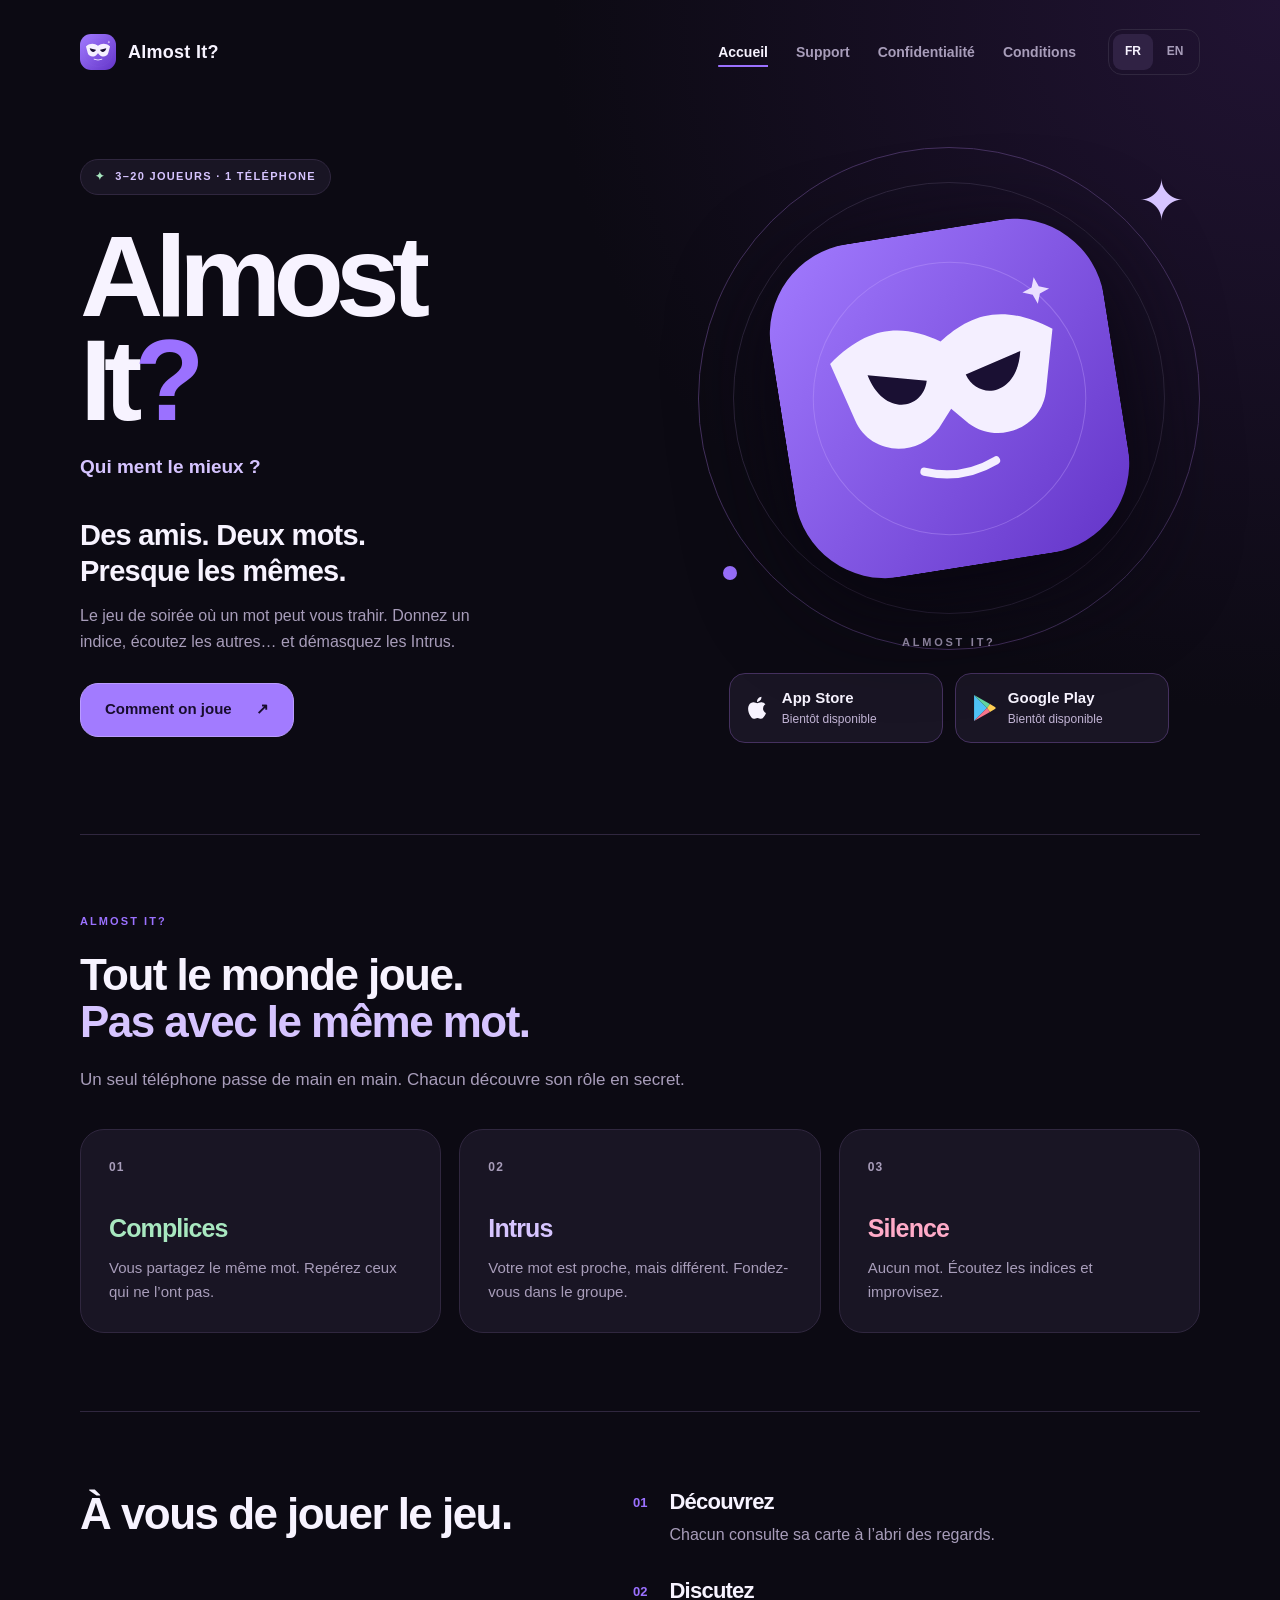
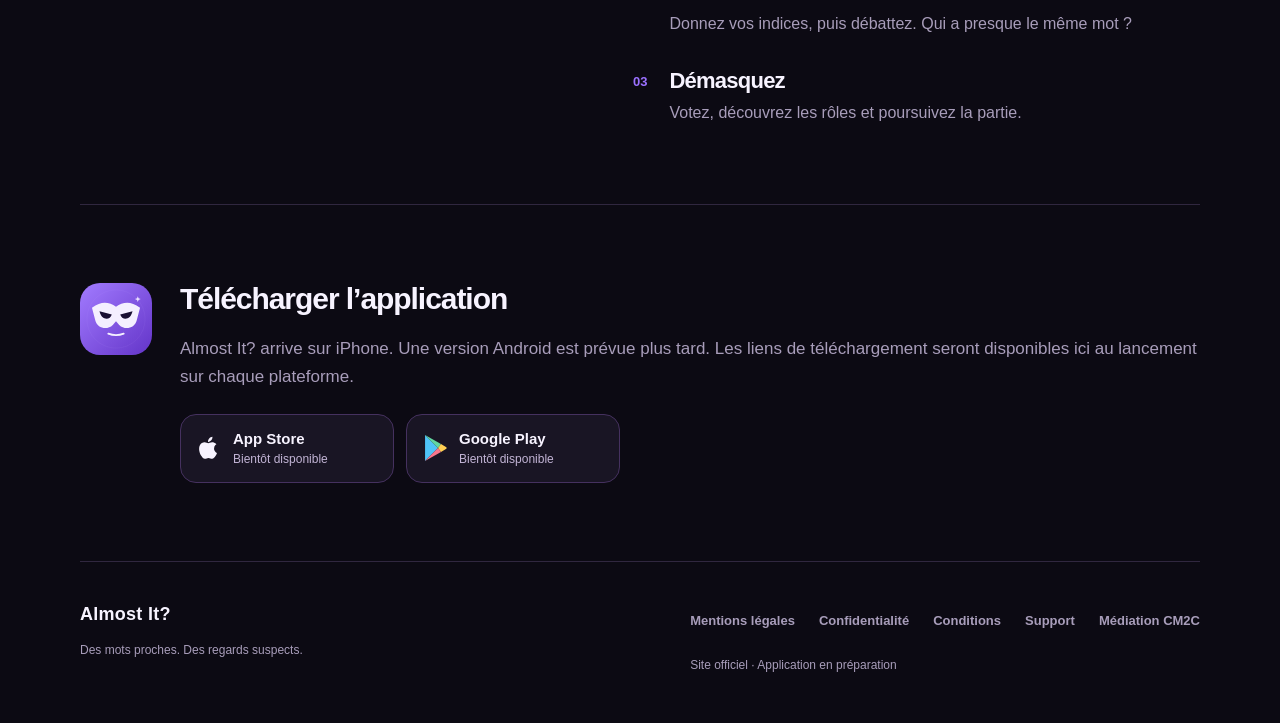
==== commit ad4c5d44: "feat: finalize legal site and Firebase hosting" ====
--- a/index.html
+++ b/index.html
@@ -1,6 +1,6 @@
 <!doctype html>
-<html lang="fr"><head><meta charset="utf-8"><meta name="viewport" content="width=device-width, initial-scale=1"><meta name="theme-color" content="#0C0A13"><meta name="color-scheme" content="dark"><meta name="referrer" content="strict-origin-when-cross-origin"><title>Almost It? — Qui ment le mieux ?</title><meta name="description" content="Almost It?, le jeu de soirée pour 3 à 20 joueurs sur un seul téléphone. Des mots proches, des Complices, des Intrus et Silence. Bientôt sur iPhone."><link rel="canonical" href="https://almostit.github.io/"><link rel="alternate" hreflang="fr" href="https://almostit.github.io/"><link rel="alternate" hreflang="en" href="https://almostit.github.io/en/"><meta property="og:type" content="website"><meta property="og:site_name" content="Almost It?"><meta property="og:title" content="Almost It? — Qui ment le mieux ?"><meta property="og:description" content="Almost It?, le jeu de soirée pour 3 à 20 joueurs sur un seul téléphone. Des mots proches, des Complices, des Intrus et Silence. Bientôt sur iPhone."><meta property="og:url" content="https://almostit.github.io/"><meta property="og:locale" content="fr_FR"><meta property="og:image" content="https://almostit.github.io/assets/icon.png"><meta property="og:image:alt" content="Almost It?"><link rel="icon" type="image/svg+xml" href="/assets/icon.svg"><link rel="apple-touch-icon" href="/assets/icon.png"><link rel="stylesheet" href="/assets/site.css"><script src="/assets/config.js" defer></script><script src="/assets/site.js" defer></script></head>
+<html lang="fr"><head><meta charset="utf-8"><meta name="viewport" content="width=device-width, initial-scale=1"><meta name="theme-color" content="#0C0A13"><meta name="color-scheme" content="dark"><meta name="referrer" content="strict-origin-when-cross-origin"><title>Almost It? — Qui ment le mieux ?</title><meta name="description" content="Almost It?, le jeu de soirée pour 3 à 20 joueurs sur un seul téléphone. Des mots proches, des Complices, des Intrus et Silence. Bientôt sur iPhone."><link rel="canonical" href="https://almost-it.web.app/"><link rel="alternate" hreflang="fr" href="https://almost-it.web.app/"><link rel="alternate" hreflang="en" href="https://almost-it.web.app/en/"><meta property="og:type" content="website"><meta property="og:site_name" content="Almost It?"><meta property="og:title" content="Almost It? — Qui ment le mieux ?"><meta property="og:description" content="Almost It?, le jeu de soirée pour 3 à 20 joueurs sur un seul téléphone. Des mots proches, des Complices, des Intrus et Silence. Bientôt sur iPhone."><meta property="og:url" content="https://almost-it.web.app/"><meta property="og:locale" content="fr_FR"><meta property="og:image" content="https://almost-it.web.app/assets/icon.png"><meta property="og:image:alt" content="Almost It?"><link rel="icon" type="image/svg+xml" href="/assets/icon.svg"><link rel="apple-touch-icon" href="/assets/icon.png"><link rel="stylesheet" href="/assets/site.css?v=20261005-v153"><script src="/assets/config.js?v=20261005" defer></script><script src="/assets/site.js" defer></script></head>
 <body><a class="skip" href="#main">Aller au contenu</a><header class="site-header"><a class="brand" href="/" aria-label="Almost It? — Accueil"><img src="/assets/icon.svg" width="36" height="36" alt=""><span>Almost It?</span></a><nav class="navigation" aria-label="Navigation principale"><a href="/" aria-current="page">Accueil</a><a href="/support/">Support</a><a href="/privacy/">Confidentialité</a><a href="/terms/">Conditions</a></nav><nav class="language" aria-label="Langue du site"><a href="/?lang=fr" lang="fr" hreflang="fr" data-language="fr" aria-current="true" aria-label="Français">FR</a><a href="/en/" lang="en" hreflang="en" data-language="en" aria-label="English">EN</a></nav></header><main id="main"><section class="hero" aria-labelledby="hero-title"><div class="hero-copy"><p class="pill"><span aria-hidden="true">✦</span> 3–20 JOUEURS · 1 TÉLÉPHONE</p><h1 id="hero-title">Almost<br>It<span>?</span></h1><p class="tagline">Qui ment le mieux ?</p><p class="hero-lead">Des amis. Deux mots.<br>Presque les mêmes.</p><p class="intro">Le jeu de soirée où un mot peut vous trahir. Donnez un indice, écoutez les autres… et démasquez les Intrus.</p><a class="button" href="#how">Comment on joue <span aria-hidden="true">↗</span></a></div><div class="hero-visual"><div class="hero-art"><div class="orbit orbit-one"></div><div class="orbit orbit-two"></div><span class="spark" aria-hidden="true">✦</span><img class="app-icon" src="/assets/icon.svg" width="320" height="320" alt="Almost It?" fetchpriority="high"><span class="orbit-dot" aria-hidden="true"></span><p class="art-caption">Almost It?</p></div><div class="store-links" data-store-links role="group" aria-label="Disponibilité de l’application"><div class="store-card" data-store="appStore"><img src="/assets/app-store.svg" width="24" height="28" alt="" aria-hidden="true"><span class="store-copy"><span class="store-name">App Store</span><span class="store-status">Bientôt disponible</span></span></div><div class="store-card" data-store="googlePlay"><img src="/assets/google-play.svg" width="24" height="28" alt="" aria-hidden="true"><span class="store-copy"><span class="store-name">Google Play</span><span class="store-status">Bientôt disponible</span></span></div></div></div></section>
 <section id="how" class="section"><div class="section-heading"><p class="eyebrow">Almost It?</p><h2>Tout le monde joue.<br><span>Pas avec le même mot.</span></h2><p>Un seul téléphone passe de main en main. Chacun découvre son rôle en secret.</p></div><div class="roles"><article class="role role-0"><span class="role-number" aria-hidden="true">01</span><h3>Complices</h3><p>Vous partagez le même mot. Repérez ceux qui ne l’ont pas.</p></article><article class="role role-1"><span class="role-number" aria-hidden="true">02</span><h3>Intrus</h3><p>Votre mot est proche, mais différent. Fondez-vous dans le groupe.</p></article><article class="role role-2"><span class="role-number" aria-hidden="true">03</span><h3>Silence</h3><p>Aucun mot. Écoutez les indices et improvisez.</p></article></div></section>
-<section class="section play-section"><h2>À vous de jouer le jeu.</h2><ol class="steps"><li><span aria-hidden="true">01</span><div><h3>Découvrez</h3><p>Passez le téléphone pour découvrir votre mot en secret.</p></div></li><li><span aria-hidden="true">02</span><div><h3>Discutez</h3><p>Donnez vos indices, puis débattez. Qui a presque le même mot ?</p></div></li><li><span aria-hidden="true">03</span><div><h3>Démasquez</h3><p>Votez, découvrez les rôles et poursuivez la partie.</p></div></li></ol></section>
-<section id="download" class="download section"><img src="/assets/icon.svg" width="72" height="72" alt="" loading="lazy"><div><h2>Télécharger l’application</h2><p>Almost It? arrive sur iPhone. Une version Android est prévue plus tard. Les liens de téléchargement seront disponibles ici au lancement sur chaque plateforme.</p><div class="store-links" data-store-links role="group" aria-label="Disponibilité de l’application"><div class="store-card" data-store="appStore"><img src="/assets/app-store.svg" width="24" height="28" alt="" aria-hidden="true"><span class="store-copy"><span class="store-name">App Store</span><span class="store-status">Bientôt disponible</span></span></div><div class="store-card" data-store="googlePlay"><img src="/assets/google-play.svg" width="24" height="28" alt="" aria-hidden="true"><span class="store-copy"><span class="store-name">Google Play</span><span class="store-status">Bientôt disponible</span></span></div></div></div></section></main><footer class="site-footer"><div><a class="brand" href="/">Almost It?</a><p>Des mots proches. Des regards suspects.</p></div><div><nav aria-label="Liens utiles"><a href="/" aria-current="page">Accueil</a><a href="/support/">Support</a><a href="/privacy/">Confidentialité</a><a href="/terms/">Conditions</a></nav><p>Site officiel · Application en préparation</p></div></footer></body></html>
+<section class="section play-section"><h2>À vous de jouer le jeu.</h2><ol class="steps"><li><span aria-hidden="true">01</span><div><h3>Découvrez</h3><p>Chacun consulte sa carte à l’abri des regards.</p></div></li><li><span aria-hidden="true">02</span><div><h3>Discutez</h3><p>Donnez vos indices, puis débattez. Qui a presque le même mot ?</p></div></li><li><span aria-hidden="true">03</span><div><h3>Démasquez</h3><p>Votez, découvrez les rôles et poursuivez la partie.</p></div></li></ol></section>
+<section id="download" class="download section"><img src="/assets/icon.svg" width="72" height="72" alt="" loading="lazy"><div><h2>Télécharger l’application</h2><p>Almost It? arrive sur iPhone. Une version Android est prévue plus tard. Les liens de téléchargement seront disponibles ici au lancement sur chaque plateforme.</p><div class="store-links" data-store-links role="group" aria-label="Disponibilité de l’application"><div class="store-card" data-store="appStore"><img src="/assets/app-store.svg" width="24" height="28" alt="" aria-hidden="true"><span class="store-copy"><span class="store-name">App Store</span><span class="store-status">Bientôt disponible</span></span></div><div class="store-card" data-store="googlePlay"><img src="/assets/google-play.svg" width="24" height="28" alt="" aria-hidden="true"><span class="store-copy"><span class="store-name">Google Play</span><span class="store-status">Bientôt disponible</span></span></div></div></div></section></main><footer class="site-footer"><div><a class="brand" href="/">Almost It?</a><p>Des mots proches. Des regards suspects.</p></div><div><nav aria-label="Liens utiles"><a href="/legal/">Mentions légales</a><a href="/privacy/">Confidentialité</a><a href="/terms/">Conditions</a><a href="/support/">Support</a><a href="/terms/#mediation">Médiation CM2C</a></nav><p>Site officiel · Application en préparation</p></div></footer></body></html>
--- a/assets/site.css
+++ b/assets/site.css
@@ -3,3 +3,9 @@
 @media(max-width:600px){.hero-visual{width:100%;align-self:center}.hero-visual .hero-art{width:270px;margin:5px auto 12px}.hero-visual .store-links{margin-top:36px}.download .store-links{grid-template-columns:1fr}}
 @media(max-width:400px){.hero-visual .store-links{grid-template-columns:1fr;max-width:270px}}
 @media(min-width:601px) and (max-width:700px){.hero-visual .store-links{grid-template-columns:1fr;max-width:230px}}
+
+/* Long-form legal content uses the existing visual system. */
+.legal{overflow-wrap:anywhere}.legal section+section{margin-top:40px}.legal h3{font-size:21px;line-height:1.35;margin-top:32px}.legal h4{font-size:17px;line-height:1.45}.legal ul{padding-left:1.3em;color:#a89dba;font-size:17px;line-height:1.75}.legal li+li{margin-top:12px}.legal strong{color:#f7f3ff}.legal .document-date{font-size:13px;color:#d6c4ff}.statutory-notice{border:1px solid #9b71ff;border-radius:16px;padding:24px;margin:22px 0 32px;background:#120e1c}.statutory-notice p{font-size:15px;color:#d8cfe5;line-height:1.75}.statutory-notice p:last-child{margin-bottom:0}.error-translation{border-top:1px solid #30273f;margin-top:40px;padding-top:32px}.error-translation h2{font-size:32px}.site-footer nav{row-gap:4px}
+@media(max-width:400px){.statutory-notice{padding:16px}.legal .button{padding-inline:16px}.site-footer nav{column-gap:16px}}
+/* Business coordinates remain readable, selectable and secondary. */
+.legal .legal-meta{font-size:.875rem;line-height:1.7;color:#a89dba;font-weight:400}.legal .legal-meta a{color:inherit;font-weight:400}.legal ul.legal-meta li+li{margin-top:4px}.legal .primary-contact{color:#d6c4ff;font-size:1.0625rem}.legal .primary-contact a{font-weight:650}.legal .secondary-contact{margin-top:20px;margin-bottom:0}
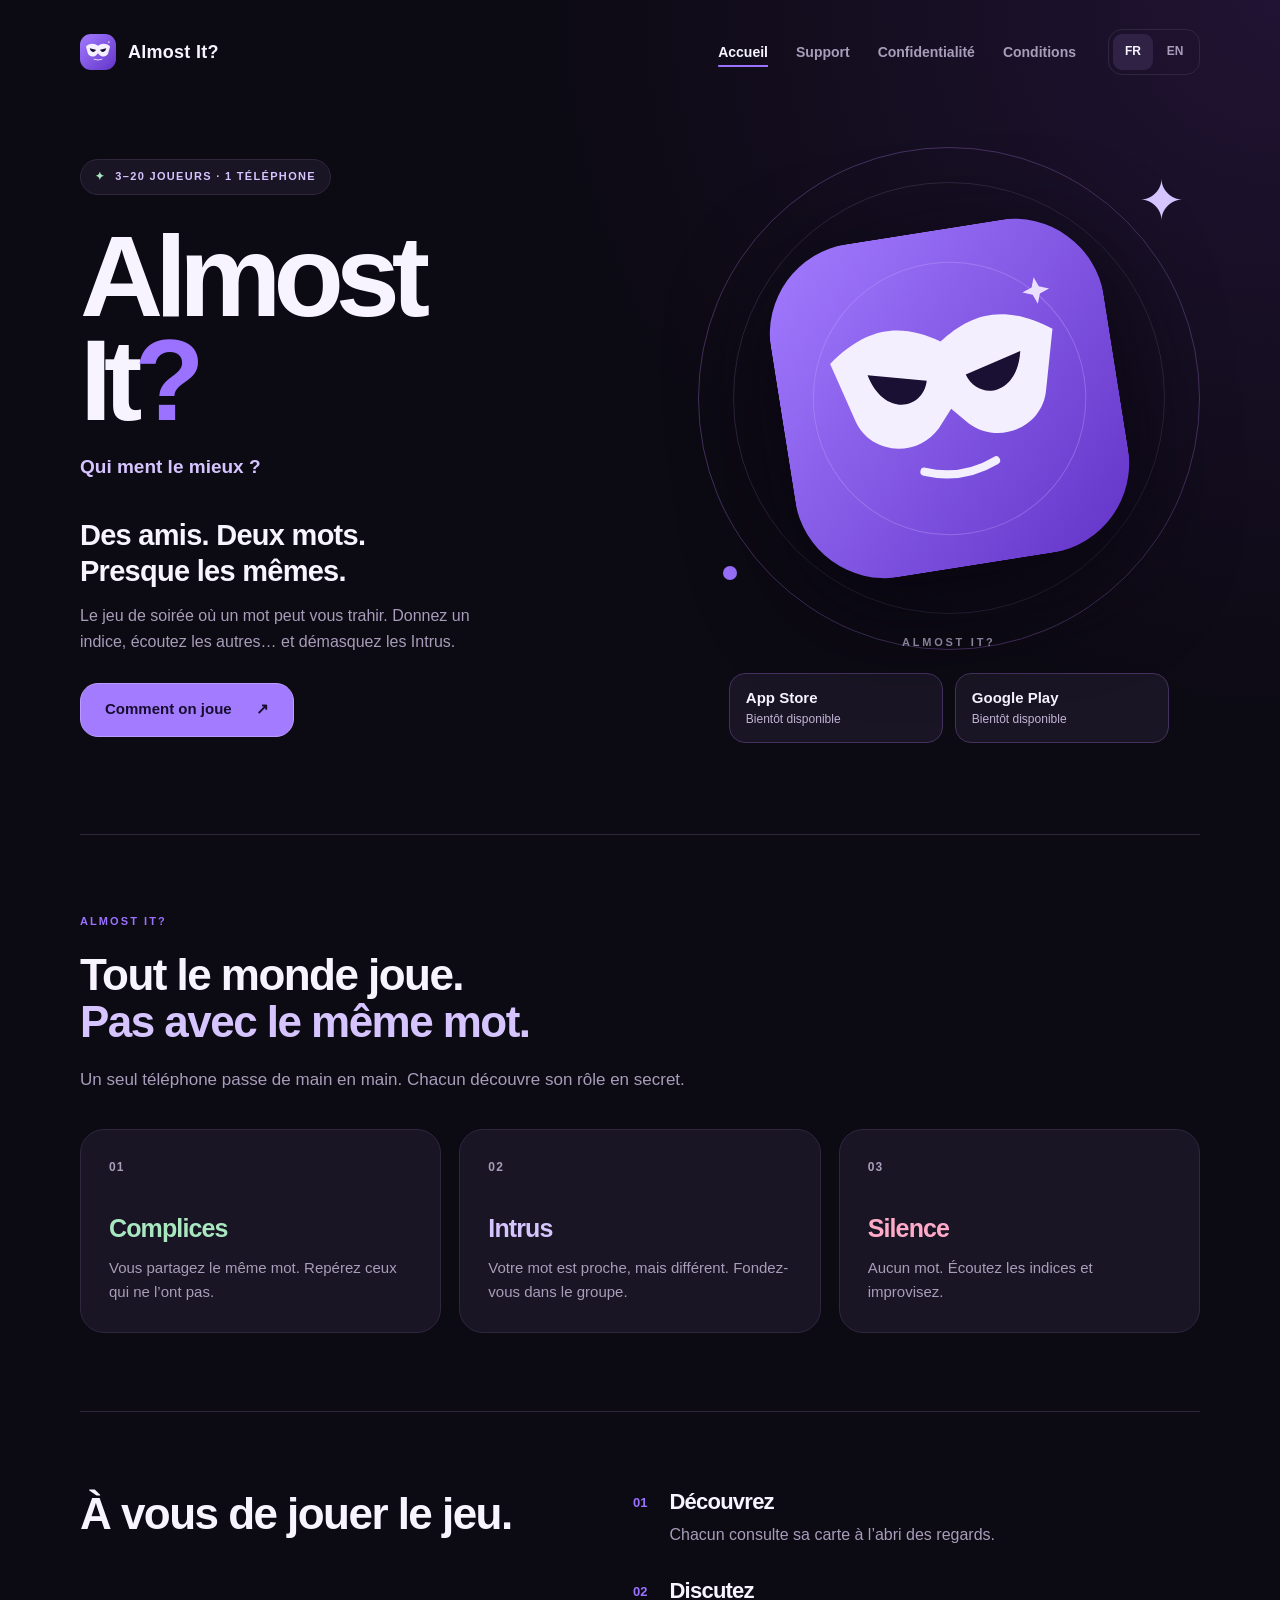
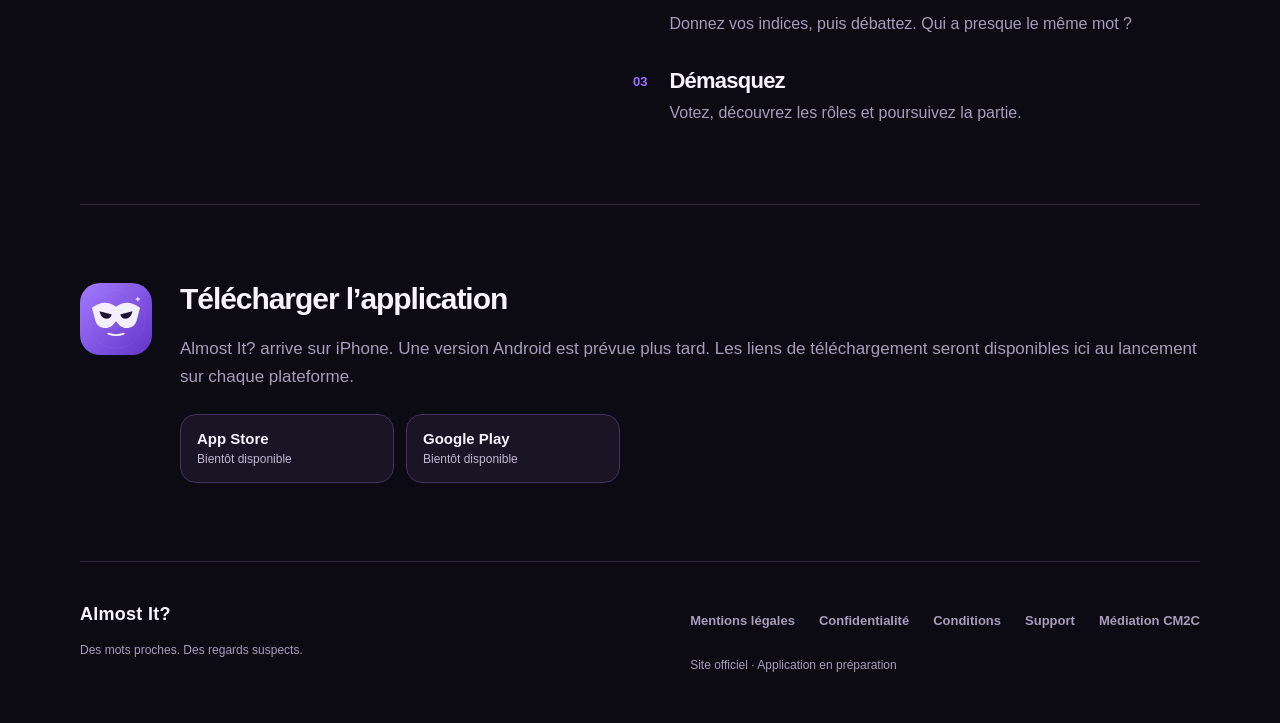
==== commit e0ddc726: "fix: remove store pictograms from coming-soon cards" ====
--- a/index.html
+++ b/index.html
@@ -1,6 +1,6 @@
 <!doctype html>
 <html lang="fr"><head><meta charset="utf-8"><meta name="viewport" content="width=device-width, initial-scale=1"><meta name="theme-color" content="#0C0A13"><meta name="color-scheme" content="dark"><meta name="referrer" content="strict-origin-when-cross-origin"><title>Almost It? — Qui ment le mieux ?</title><meta name="description" content="Almost It?, le jeu de soirée pour 3 à 20 joueurs sur un seul téléphone. Des mots proches, des Complices, des Intrus et Silence. Bientôt sur iPhone."><link rel="canonical" href="https://almost-it.web.app/"><link rel="alternate" hreflang="fr" href="https://almost-it.web.app/"><link rel="alternate" hreflang="en" href="https://almost-it.web.app/en/"><meta property="og:type" content="website"><meta property="og:site_name" content="Almost It?"><meta property="og:title" content="Almost It? — Qui ment le mieux ?"><meta property="og:description" content="Almost It?, le jeu de soirée pour 3 à 20 joueurs sur un seul téléphone. Des mots proches, des Complices, des Intrus et Silence. Bientôt sur iPhone."><meta property="og:url" content="https://almost-it.web.app/"><meta property="og:locale" content="fr_FR"><meta property="og:image" content="https://almost-it.web.app/assets/icon.png"><meta property="og:image:alt" content="Almost It?"><link rel="icon" type="image/svg+xml" href="/assets/icon.svg"><link rel="apple-touch-icon" href="/assets/icon.png"><link rel="stylesheet" href="/assets/site.css?v=20261005-v153"><script src="/assets/config.js?v=20261005" defer></script><script src="/assets/site.js" defer></script></head>
-<body><a class="skip" href="#main">Aller au contenu</a><header class="site-header"><a class="brand" href="/" aria-label="Almost It? — Accueil"><img src="/assets/icon.svg" width="36" height="36" alt=""><span>Almost It?</span></a><nav class="navigation" aria-label="Navigation principale"><a href="/" aria-current="page">Accueil</a><a href="/support/">Support</a><a href="/privacy/">Confidentialité</a><a href="/terms/">Conditions</a></nav><nav class="language" aria-label="Langue du site"><a href="/?lang=fr" lang="fr" hreflang="fr" data-language="fr" aria-current="true" aria-label="Français">FR</a><a href="/en/" lang="en" hreflang="en" data-language="en" aria-label="English">EN</a></nav></header><main id="main"><section class="hero" aria-labelledby="hero-title"><div class="hero-copy"><p class="pill"><span aria-hidden="true">✦</span> 3–20 JOUEURS · 1 TÉLÉPHONE</p><h1 id="hero-title">Almost<br>It<span>?</span></h1><p class="tagline">Qui ment le mieux ?</p><p class="hero-lead">Des amis. Deux mots.<br>Presque les mêmes.</p><p class="intro">Le jeu de soirée où un mot peut vous trahir. Donnez un indice, écoutez les autres… et démasquez les Intrus.</p><a class="button" href="#how">Comment on joue <span aria-hidden="true">↗</span></a></div><div class="hero-visual"><div class="hero-art"><div class="orbit orbit-one"></div><div class="orbit orbit-two"></div><span class="spark" aria-hidden="true">✦</span><img class="app-icon" src="/assets/icon.svg" width="320" height="320" alt="Almost It?" fetchpriority="high"><span class="orbit-dot" aria-hidden="true"></span><p class="art-caption">Almost It?</p></div><div class="store-links" data-store-links role="group" aria-label="Disponibilité de l’application"><div class="store-card" data-store="appStore"><img src="/assets/app-store.svg" width="24" height="28" alt="" aria-hidden="true"><span class="store-copy"><span class="store-name">App Store</span><span class="store-status">Bientôt disponible</span></span></div><div class="store-card" data-store="googlePlay"><img src="/assets/google-play.svg" width="24" height="28" alt="" aria-hidden="true"><span class="store-copy"><span class="store-name">Google Play</span><span class="store-status">Bientôt disponible</span></span></div></div></div></section>
+<body><a class="skip" href="#main">Aller au contenu</a><header class="site-header"><a class="brand" href="/" aria-label="Almost It? — Accueil"><img src="/assets/icon.svg" width="36" height="36" alt=""><span>Almost It?</span></a><nav class="navigation" aria-label="Navigation principale"><a href="/" aria-current="page">Accueil</a><a href="/support/">Support</a><a href="/privacy/">Confidentialité</a><a href="/terms/">Conditions</a></nav><nav class="language" aria-label="Langue du site"><a href="/?lang=fr" lang="fr" hreflang="fr" data-language="fr" aria-current="true" aria-label="Français">FR</a><a href="/en/" lang="en" hreflang="en" data-language="en" aria-label="English">EN</a></nav></header><main id="main"><section class="hero" aria-labelledby="hero-title"><div class="hero-copy"><p class="pill"><span aria-hidden="true">✦</span> 3–20 JOUEURS · 1 TÉLÉPHONE</p><h1 id="hero-title">Almost<br>It<span>?</span></h1><p class="tagline">Qui ment le mieux ?</p><p class="hero-lead">Des amis. Deux mots.<br>Presque les mêmes.</p><p class="intro">Le jeu de soirée où un mot peut vous trahir. Donnez un indice, écoutez les autres… et démasquez les Intrus.</p><a class="button" href="#how">Comment on joue <span aria-hidden="true">↗</span></a></div><div class="hero-visual"><div class="hero-art"><div class="orbit orbit-one"></div><div class="orbit orbit-two"></div><span class="spark" aria-hidden="true">✦</span><img class="app-icon" src="/assets/icon.svg" width="320" height="320" alt="Almost It?" fetchpriority="high"><span class="orbit-dot" aria-hidden="true"></span><p class="art-caption">Almost It?</p></div><div class="store-links" data-store-links role="group" aria-label="Disponibilité de l’application"><div class="store-card" data-store="appStore"><span class="store-copy"><span class="store-name">App Store</span><span class="store-status">Bientôt disponible</span></span></div><div class="store-card" data-store="googlePlay"><span class="store-copy"><span class="store-name">Google Play</span><span class="store-status">Bientôt disponible</span></span></div></div></div></section>
 <section id="how" class="section"><div class="section-heading"><p class="eyebrow">Almost It?</p><h2>Tout le monde joue.<br><span>Pas avec le même mot.</span></h2><p>Un seul téléphone passe de main en main. Chacun découvre son rôle en secret.</p></div><div class="roles"><article class="role role-0"><span class="role-number" aria-hidden="true">01</span><h3>Complices</h3><p>Vous partagez le même mot. Repérez ceux qui ne l’ont pas.</p></article><article class="role role-1"><span class="role-number" aria-hidden="true">02</span><h3>Intrus</h3><p>Votre mot est proche, mais différent. Fondez-vous dans le groupe.</p></article><article class="role role-2"><span class="role-number" aria-hidden="true">03</span><h3>Silence</h3><p>Aucun mot. Écoutez les indices et improvisez.</p></article></div></section>
 <section class="section play-section"><h2>À vous de jouer le jeu.</h2><ol class="steps"><li><span aria-hidden="true">01</span><div><h3>Découvrez</h3><p>Chacun consulte sa carte à l’abri des regards.</p></div></li><li><span aria-hidden="true">02</span><div><h3>Discutez</h3><p>Donnez vos indices, puis débattez. Qui a presque le même mot ?</p></div></li><li><span aria-hidden="true">03</span><div><h3>Démasquez</h3><p>Votez, découvrez les rôles et poursuivez la partie.</p></div></li></ol></section>
-<section id="download" class="download section"><img src="/assets/icon.svg" width="72" height="72" alt="" loading="lazy"><div><h2>Télécharger l’application</h2><p>Almost It? arrive sur iPhone. Une version Android est prévue plus tard. Les liens de téléchargement seront disponibles ici au lancement sur chaque plateforme.</p><div class="store-links" data-store-links role="group" aria-label="Disponibilité de l’application"><div class="store-card" data-store="appStore"><img src="/assets/app-store.svg" width="24" height="28" alt="" aria-hidden="true"><span class="store-copy"><span class="store-name">App Store</span><span class="store-status">Bientôt disponible</span></span></div><div class="store-card" data-store="googlePlay"><img src="/assets/google-play.svg" width="24" height="28" alt="" aria-hidden="true"><span class="store-copy"><span class="store-name">Google Play</span><span class="store-status">Bientôt disponible</span></span></div></div></div></section></main><footer class="site-footer"><div><a class="brand" href="/">Almost It?</a><p>Des mots proches. Des regards suspects.</p></div><div><nav aria-label="Liens utiles"><a href="/legal/">Mentions légales</a><a href="/privacy/">Confidentialité</a><a href="/terms/">Conditions</a><a href="/support/">Support</a><a href="/terms/#mediation">Médiation CM2C</a></nav><p>Site officiel · Application en préparation</p></div></footer></body></html>
+<section id="download" class="download section"><img src="/assets/icon.svg" width="72" height="72" alt="" loading="lazy"><div><h2>Télécharger l’application</h2><p>Almost It? arrive sur iPhone. Une version Android est prévue plus tard. Les liens de téléchargement seront disponibles ici au lancement sur chaque plateforme.</p><div class="store-links" data-store-links role="group" aria-label="Disponibilité de l’application"><div class="store-card" data-store="appStore"><span class="store-copy"><span class="store-name">App Store</span><span class="store-status">Bientôt disponible</span></span></div><div class="store-card" data-store="googlePlay"><span class="store-copy"><span class="store-name">Google Play</span><span class="store-status">Bientôt disponible</span></span></div></div></div></section></main><footer class="site-footer"><div><a class="brand" href="/">Almost It?</a><p>Des mots proches. Des regards suspects.</p></div><div><nav aria-label="Liens utiles"><a href="/legal/">Mentions légales</a><a href="/privacy/">Confidentialité</a><a href="/terms/">Conditions</a><a href="/support/">Support</a><a href="/terms/#mediation">Médiation CM2C</a></nav><p>Site officiel · Application en préparation</p></div></footer></body></html>
